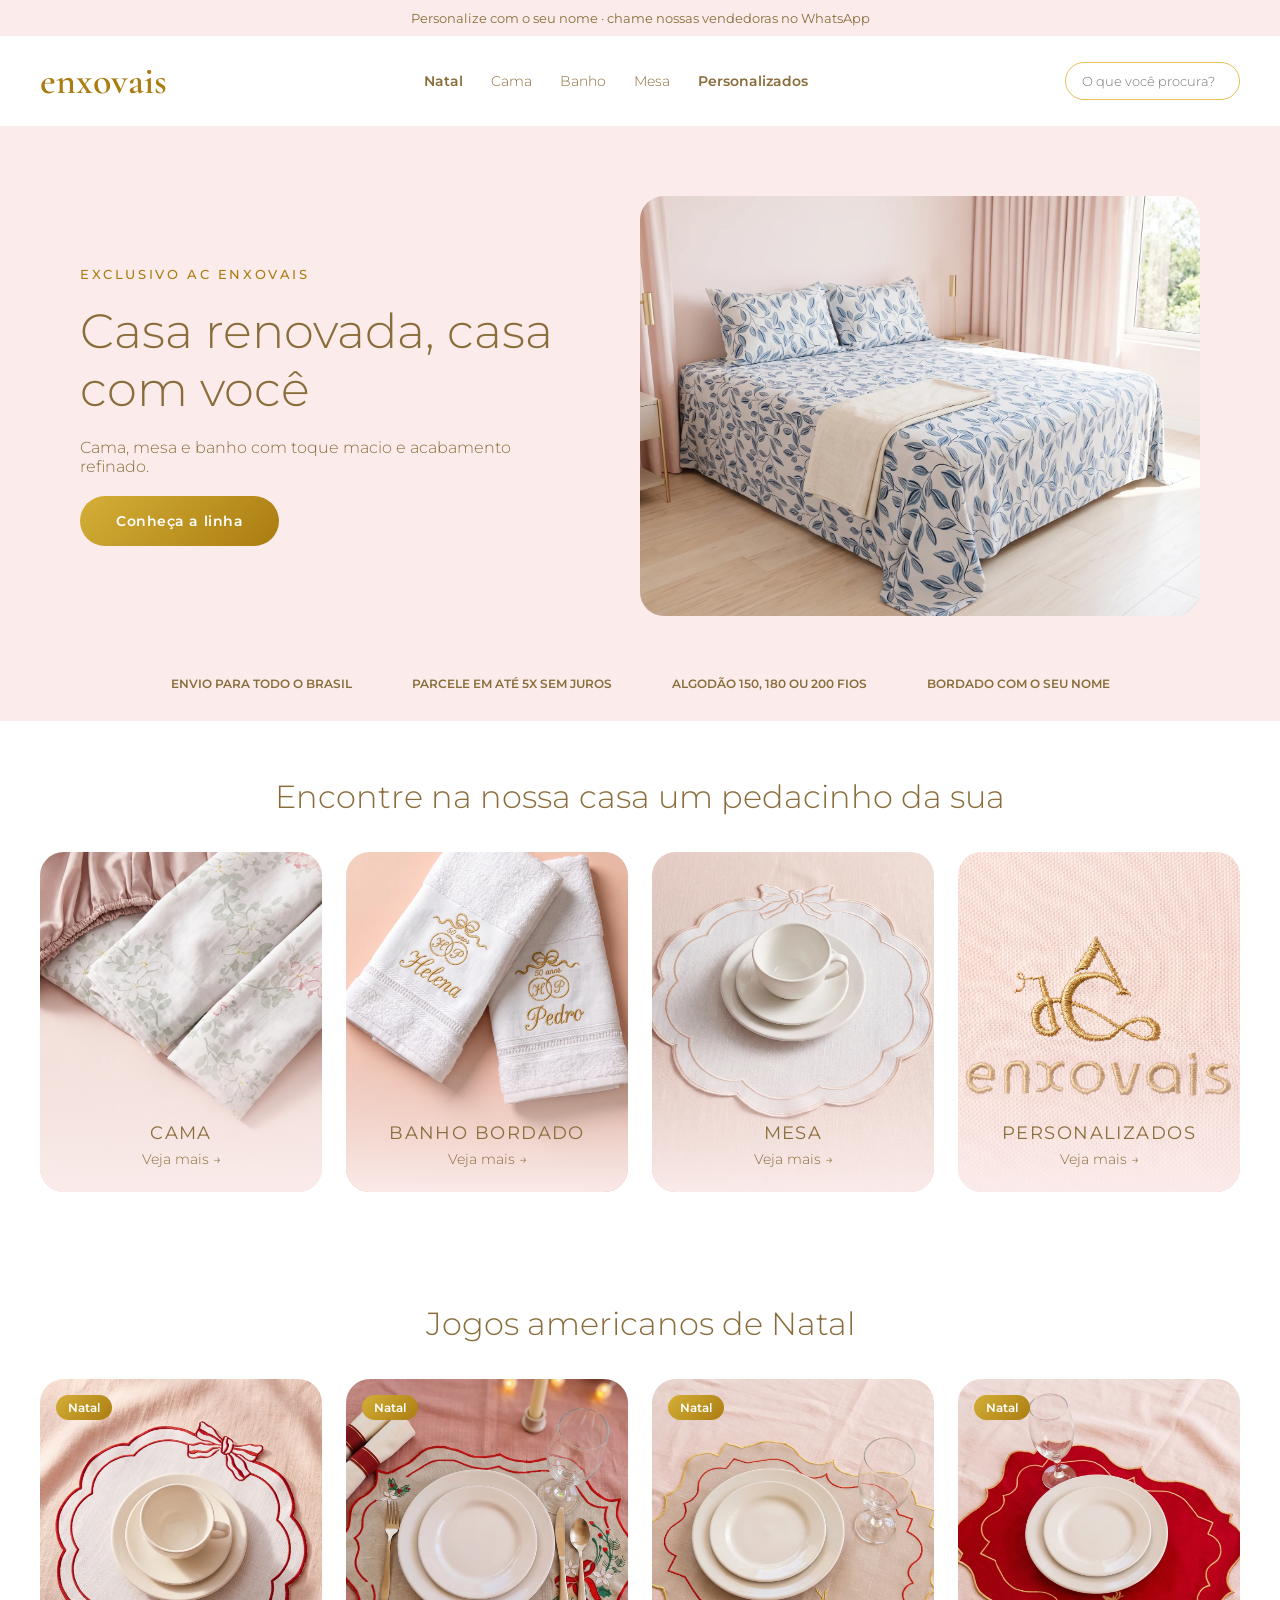
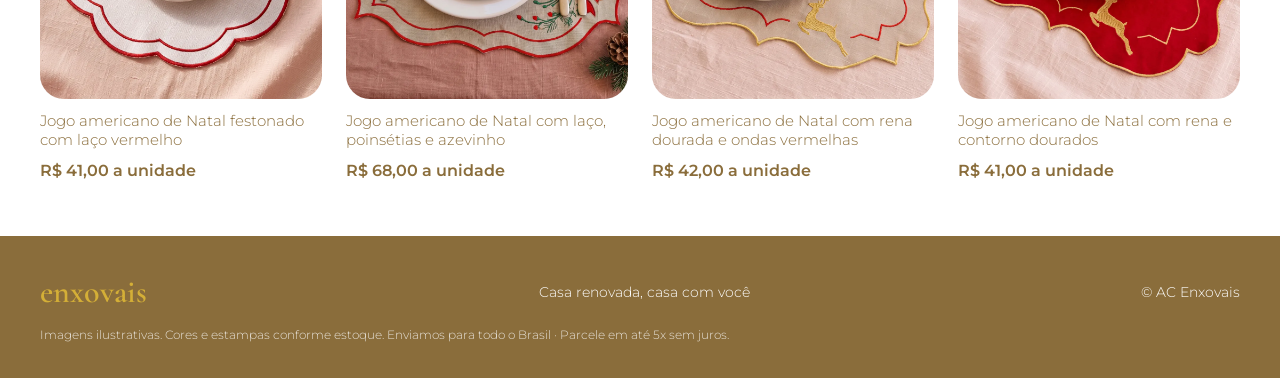
==== ACEnxovais/index.html @ 3179756c "Initial commit" ====
<!DOCTYPE html><html lang="pt-BR"><head><meta charset="utf-8"><meta name="viewport" content="width=device-width,initial-scale=1"><title>Casa renovada, casa com você | AC Enxovais</title><link rel="preconnect" href="https://fonts.googleapis.com"><link href="https://fonts.googleapis.com/css2?family=Cormorant+Garamond:wght@600&family=Montserrat:wght@300;400;500;600&display=swap" rel="stylesheet"><link rel="stylesheet" href="assets/css/styles.css"></head><body data-page="home"><div id="hdr"></div><main id="main"></main><div id="ftr"></div><script src="assets/js/produtos.js"></script><script src="assets/js/app.js"></script></body></html>
---- ACEnxovais/assets/css/styles.css ----
:root{--white:#fff;--text:#8a6d3b;--gold:#aa7c11;--gold-l:#d4af37;--gold-b:#e5c158;--blush:#fbeceb;--blush2:#f3d3ce;--grad:linear-gradient(135deg,#d4af37,#aa7c11);--r:24px}
*{box-sizing:border-box}body{margin:0;font:300 16px/normal Montserrat,sans-serif;color:var(--text);background:#fff}
a{color:inherit;text-decoration:none}img{display:block;max-width:100%}
.strip{background:var(--blush);text-align:center;padding:10px;font-size:13px;font-weight:400}
header{display:flex;align-items:center;justify-content:space-between;gap:20px;padding:22px 40px;flex-wrap:wrap}
.brand{font:600 38px 'Cormorant Garamond',serif;color:var(--gold)}
nav{display:flex;gap:28px;font-size:14px;flex-wrap:wrap}nav b{font-weight:600}
.search{width:175px;height:38px;border:1px solid var(--gold-b);border-radius:999px;padding:0 16px;font:300 13px Montserrat;color:var(--text);outline:0}
.hero{background:var(--blush);padding:70px 80px 30px;display:grid;grid-template-columns:1fr 560px;gap:60px;align-items:center}
.hero h1{font-weight:300;font-size:48px;margin:20px 0;max-width:560px}.hero p{max-width:480px;margin:0 0 20px}
.eyebrow{font:500 13px Montserrat;letter-spacing:.2em;color:var(--gold);text-transform:uppercase}
.hero img{width:560px;height:420px;object-fit:cover;border-radius:var(--r)}
.btn{display:inline-flex;padding:16px 36px;border-radius:999px;background:var(--grad);color:#fff;font:600 14px Montserrat;letter-spacing:.04em}
.benefits{background:var(--blush);display:flex;justify-content:center;gap:60px;padding:30px 20px;font:600 12px Montserrat;flex-wrap:wrap;text-align:center}
section{padding:56px 40px}h2{font-weight:300;font-size:32px;text-align:center;margin:0 0 36px}
.grid{display:grid;grid-template-columns:repeat(4,minmax(0,1fr));gap:24px}
.category-card{position:relative;min-height:340px;border-radius:var(--r);overflow:hidden;background:var(--blush);display:flex;flex-direction:column;align-items:center;justify-content:flex-end;gap:6px;padding:24px;text-align:center}
.category-card img{position:absolute;inset:0;width:100%;height:100%;object-fit:cover}
.category-card:after{content:"";position:absolute;inset:0;background:linear-gradient(to top,rgba(251,236,235,.96) 0,rgba(251,236,235,0) 48%)}
.category-card h3,.category-card span{position:relative;z-index:1;margin:0}.category-card h3{font:400 18px Montserrat;letter-spacing:.08em;text-transform:uppercase}.category-card span{font-size:14px}
.product-card{display:flex;flex-direction:column;gap:12px}
.product-media{position:relative;height:320px;border-radius:var(--r);overflow:hidden;background:var(--blush)}.product-media img{width:100%;height:100%;object-fit:cover}
.product-badge{position:absolute;top:16px;left:16px;padding:5px 12px;border-radius:999px;background:var(--grad);color:#fff;font:600 12px Montserrat}
.product-name{font-size:15px}.product-card strong{font-weight:600}
.prod{display:grid;grid-template-columns:minmax(0,1fr) minmax(0,1fr);gap:48px;padding:32px 40px}
.prod .main{width:100%;border-radius:var(--r);aspect-ratio:1;object-fit:cover}.thumbs{display:flex;gap:12px;margin-top:12px}.thumbs img{width:72px;height:72px;object-fit:cover;border-radius:12px;cursor:pointer;border:1px solid var(--gold-b)}
.info h1{font-weight:300;font-size:32px;margin:0 0 20px}.pre{white-space:pre-line;line-height:1.6}.info .precos{font-weight:600;margin-bottom:20px}.info .btn{margin:8px 0 20px}.ficha{font-size:13px;border-top:1px solid var(--gold-b);padding-top:16px;margin-top:20px}
.crumb{padding:0 40px;font-size:13px}.pager{display:flex;justify-content:space-between;padding:0 40px;font-size:14px}
footer{background:var(--text);color:#fff;padding:36px 40px;display:flex;justify-content:space-between;align-items:center;gap:16px;flex-wrap:wrap;font-size:14px}footer .brand{font-size:32px;color:var(--gold-l)}footer small{width:100%;opacity:.8;font-size:12px}
@media(max-width:900px){.hero,.prod{grid-template-columns:1fr;padding:32px 20px}.hero img{width:100%;height:auto;aspect-ratio:4/3}.grid{grid-template-columns:repeat(2,1fr)}header,section,footer{padding-left:20px;padding-right:20px}.hero h1{font-size:36px}}
@media(max-width:520px){.grid{grid-template-columns:1fr}}
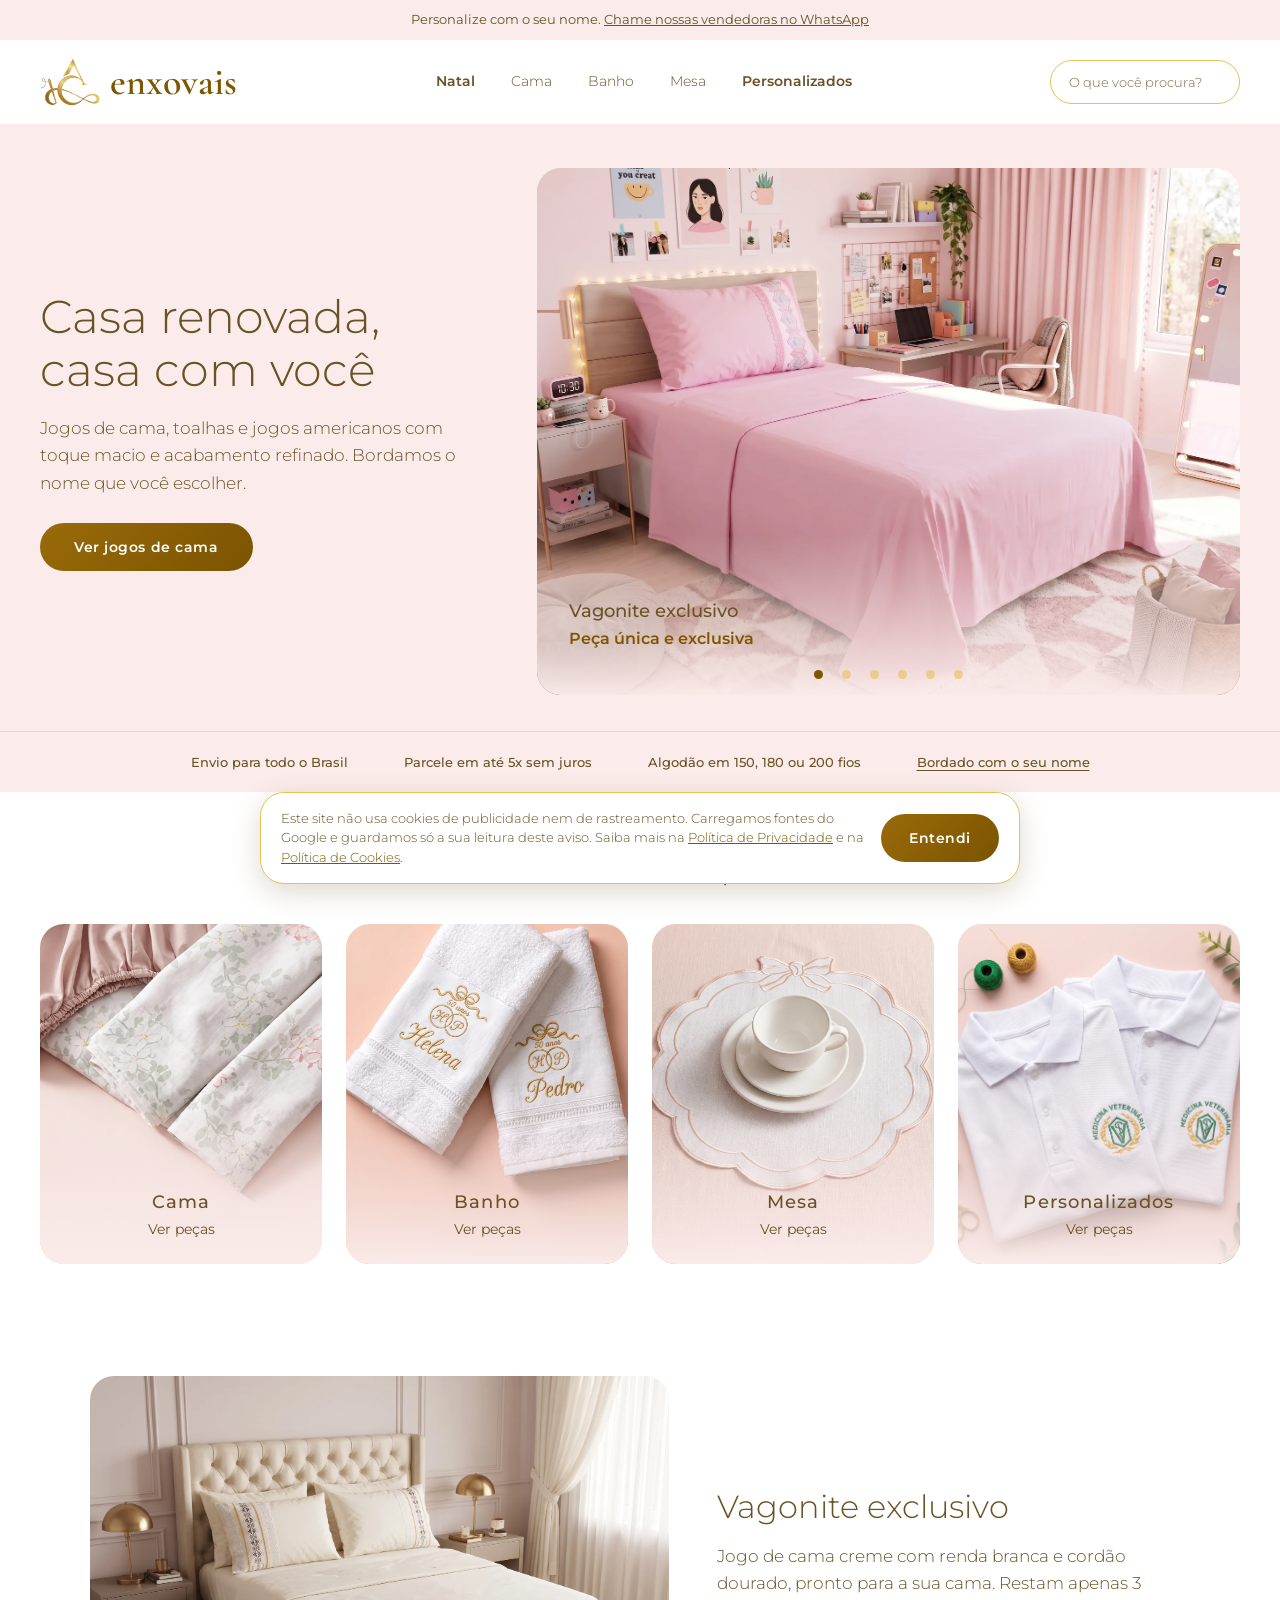
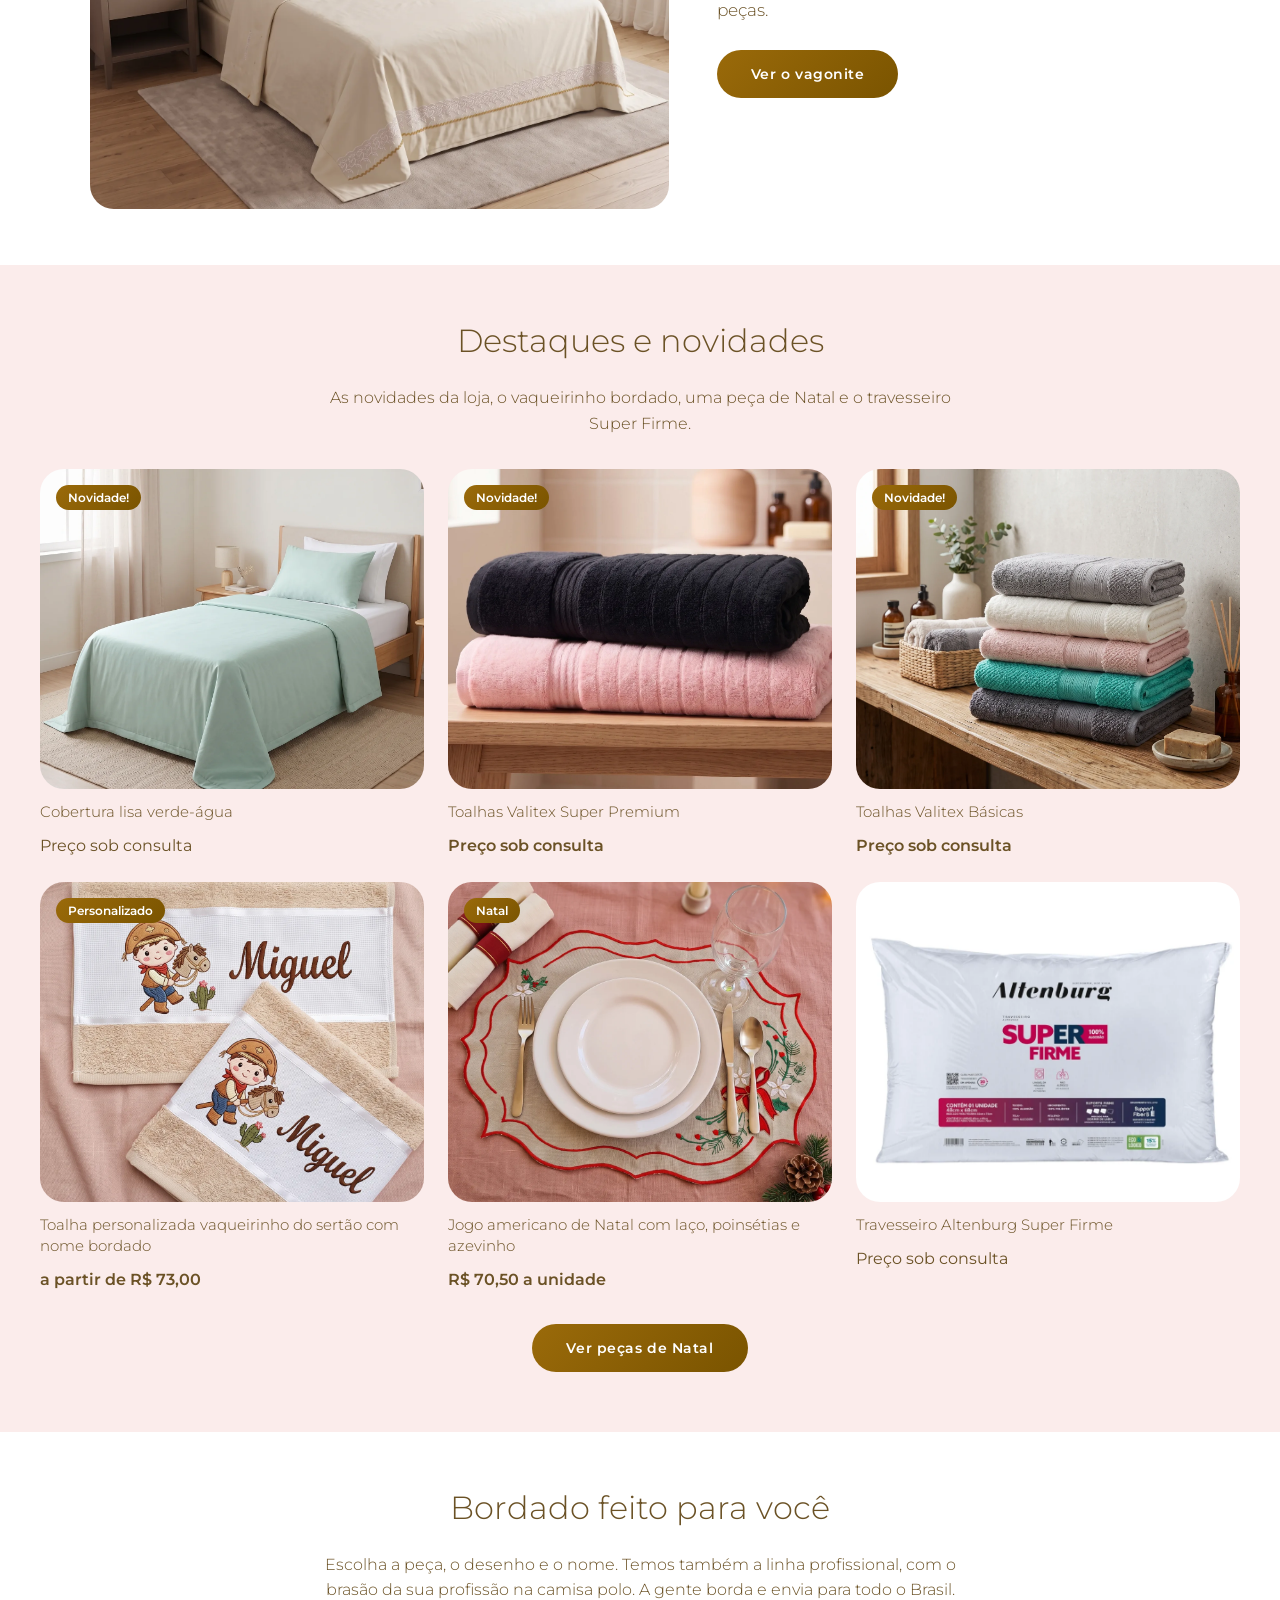
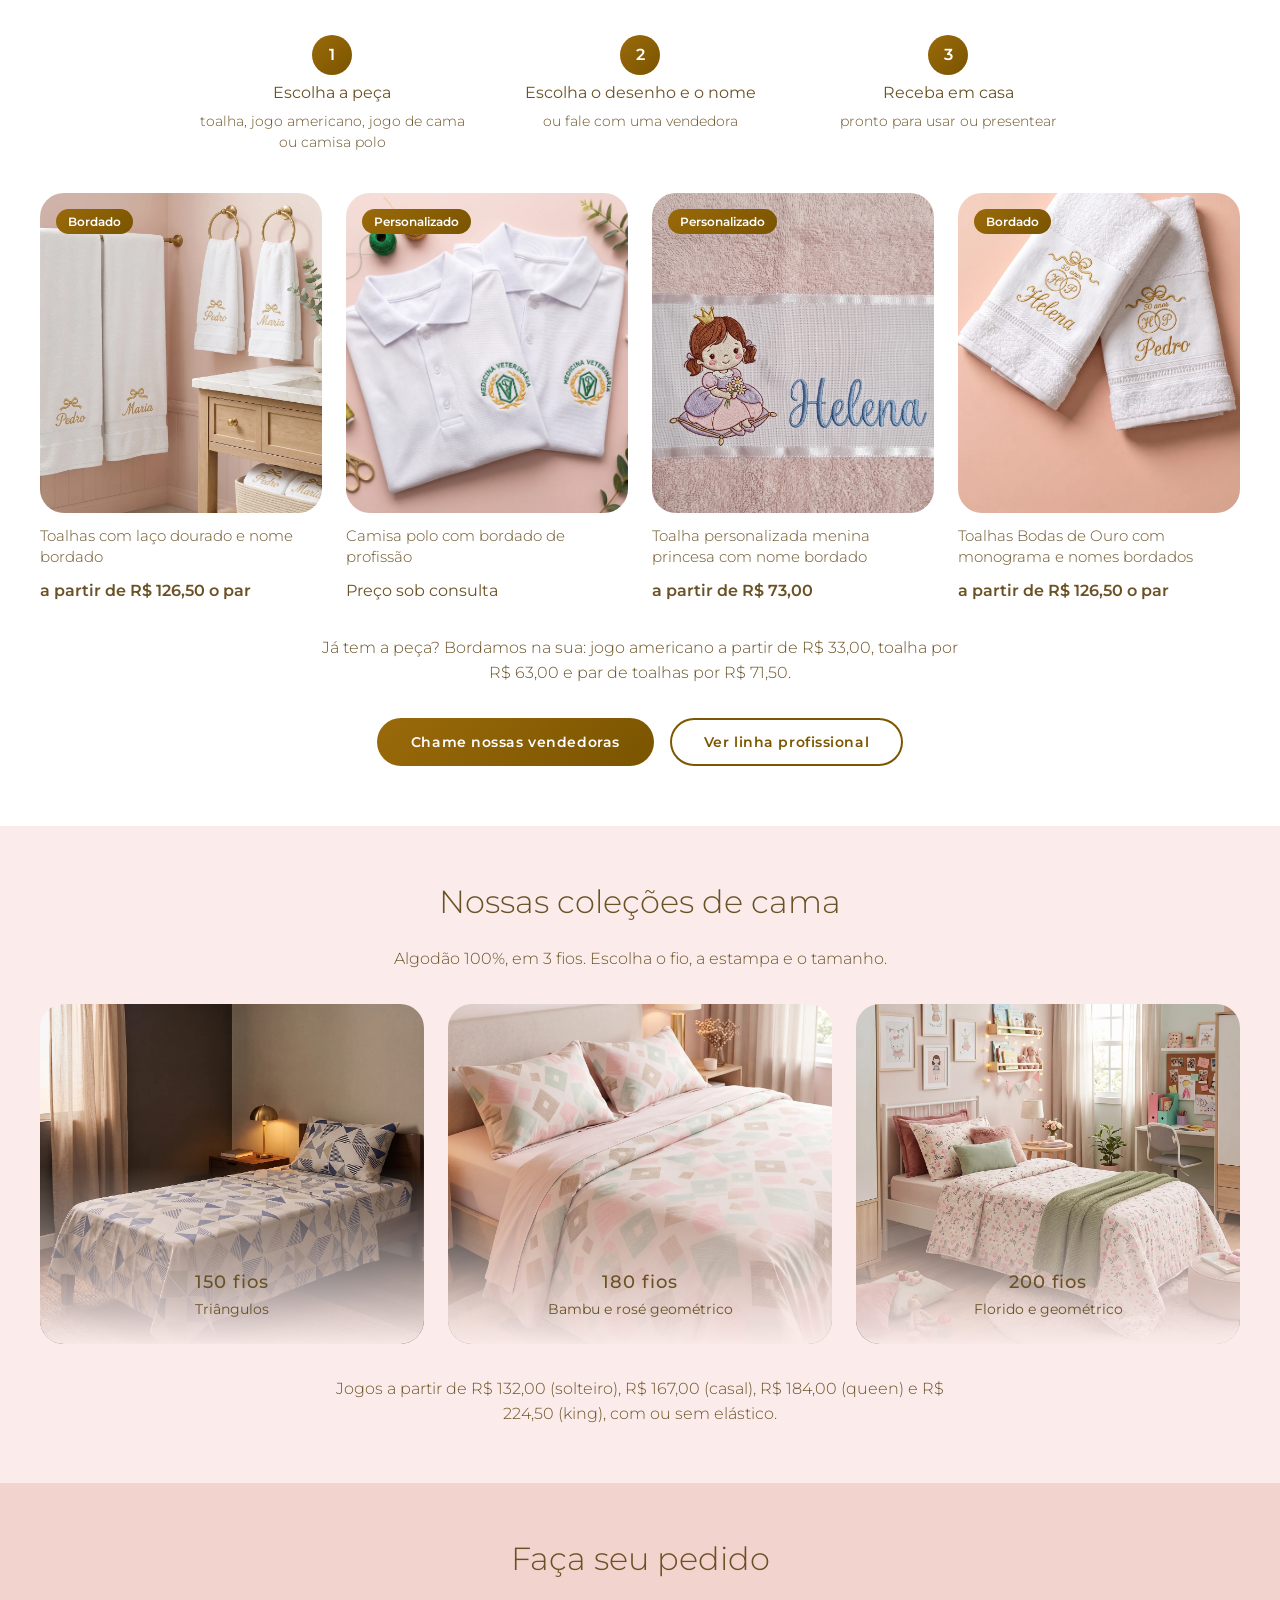
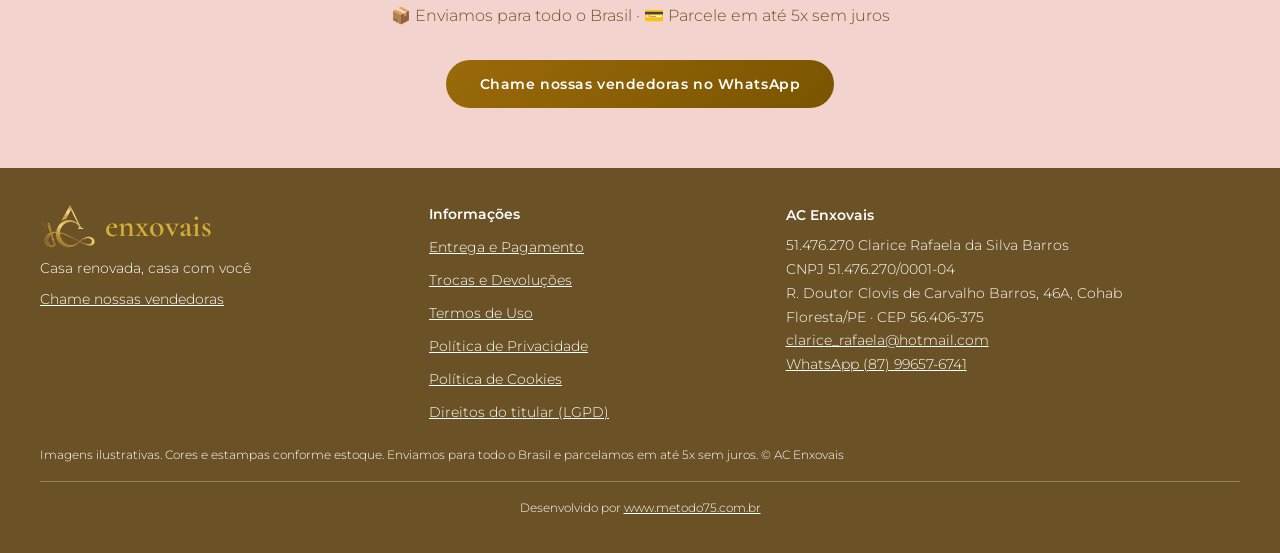
==== commit 83f282d2: "Publicacao da loja" ====
--- a/ACEnxovais/index.html
+++ b/ACEnxovais/index.html
@@ -1 +1 @@
-<!DOCTYPE html><html lang="pt-BR"><head><meta charset="utf-8"><meta name="viewport" content="width=device-width,initial-scale=1"><title>Casa renovada, casa com você | AC Enxovais</title><link rel="preconnect" href="https://fonts.googleapis.com"><link href="https://fonts.googleapis.com/css2?family=Cormorant+Garamond:wght@600&family=Montserrat:wght@300;400;500;600&display=swap" rel="stylesheet"><link rel="stylesheet" href="assets/css/styles.css"></head><body data-page="home"><div id="hdr"></div><main id="main"></main><div id="ftr"></div><script src="assets/js/produtos.js"></script><script src="assets/js/app.js"></script></body></html>+<!DOCTYPE html><html lang="pt-BR"><head><meta charset="utf-8"><meta name="viewport" content="width=device-width,initial-scale=1"><title>Casa renovada, casa com você | AC Enxovais</title><link rel="preconnect" href="https://fonts.googleapis.com"><link href="https://fonts.googleapis.com/css2?family=Cormorant+Garamond:wght@600&family=Montserrat:wght@300;400;500;600&display=swap" rel="stylesheet"><link rel="icon" type="image/png" href="assets/imagens/logo/favicon.png"><link rel="apple-touch-icon" href="assets/imagens/logo/apple-touch-icon.png"><link rel="stylesheet" href="assets/css/styles.css"></head><body data-page="home"><div id="hdr"></div><main id="main"></main><div id="ftr"></div><script src="assets/js/produtos.js"></script><script src="assets/js/app.js"></script></body></html>
--- a/ACEnxovais/assets/css/styles.css
+++ b/ACEnxovais/assets/css/styles.css
@@ -1,31 +1,183 @@
-:root{--white:#fff;--text:#8a6d3b;--gold:#aa7c11;--gold-l:#d4af37;--gold-b:#e5c158;--blush:#fbeceb;--blush2:#f3d3ce;--grad:linear-gradient(135deg,#d4af37,#aa7c11);--r:24px}
-*{box-sizing:border-box}body{margin:0;font:300 16px/normal Montserrat,sans-serif;color:var(--text);background:#fff}
+:root{--white:#fff;--text:#6b5226;--gold:#7d5700;--gold-l:#d4af37;--gold-b:#e5c158;--blush:#fbeceb;--blush2:#f3d3ce;--grad:linear-gradient(135deg,#9a6a0a,#7a5400);--r:24px}
+*{box-sizing:border-box}
+body{margin:0;font:300 16px/1.5 Montserrat,sans-serif;color:var(--text);background:#fff}
 a{color:inherit;text-decoration:none}img{display:block;max-width:100%}
-.strip{background:var(--blush);text-align:center;padding:10px;font-size:13px;font-weight:400}
-header{display:flex;align-items:center;justify-content:space-between;gap:20px;padding:22px 40px;flex-wrap:wrap}
-.brand{font:600 38px 'Cormorant Garamond',serif;color:var(--gold)}
-nav{display:flex;gap:28px;font-size:14px;flex-wrap:wrap}nav b{font-weight:600}
-.search{width:175px;height:38px;border:1px solid var(--gold-b);border-radius:999px;padding:0 16px;font:300 13px Montserrat;color:var(--text);outline:0}
-.hero{background:var(--blush);padding:70px 80px 30px;display:grid;grid-template-columns:1fr 560px;gap:60px;align-items:center}
-.hero h1{font-weight:300;font-size:48px;margin:20px 0;max-width:560px}.hero p{max-width:480px;margin:0 0 20px}
-.eyebrow{font:500 13px Montserrat;letter-spacing:.2em;color:var(--gold);text-transform:uppercase}
-.hero img{width:560px;height:420px;object-fit:cover;border-radius:var(--r)}
-.btn{display:inline-flex;padding:16px 36px;border-radius:999px;background:var(--grad);color:#fff;font:600 14px Montserrat;letter-spacing:.04em}
-.benefits{background:var(--blush);display:flex;justify-content:center;gap:60px;padding:30px 20px;font:600 12px Montserrat;flex-wrap:wrap;text-align:center}
-section{padding:56px 40px}h2{font-weight:300;font-size:32px;text-align:center;margin:0 0 36px}
+.strip{background:var(--blush);text-align:center;padding:10px 16px;font-size:13px;font-weight:400}
+.strip a{text-decoration:underline}
+
+/* cabeçalho */
+header{display:flex;align-items:center;justify-content:space-between;gap:20px;padding:18px 40px;flex-wrap:wrap}
+.brand{display:inline-flex;align-items:center;gap:10px;font:600 38px/1 'Cormorant Garamond',serif;color:var(--gold)}
+.brand img{height:48px;width:auto}
+header nav{display:flex;gap:12px;font-size:14px}
+header nav a{display:inline-flex;align-items:center;min-height:44px;padding:0 12px}
+header nav b{font-weight:600}
+.search{width:190px;height:44px;border:1px solid var(--gold-b);border-radius:999px;padding:0 18px;font:300 13px Montserrat;color:var(--text);outline:0}
+.search::placeholder{color:#7d6a45;opacity:1}
+.menu-btn{display:none;width:44px;height:44px;border:1px solid var(--gold-b);border-radius:50%;background:#fff;color:var(--gold);cursor:pointer;align-items:center;justify-content:center;padding:0}
+.menu-btn svg{width:20px;height:20px}
+
+/* hero */
+.hero{background:var(--blush);padding:44px 40px 36px;display:grid;grid-template-columns:minmax(0,.78fr) minmax(0,1.22fr);gap:48px;align-items:center}
+.hero h1{font-weight:300;font-size:46px;line-height:1.15;margin:0 0 18px;max-width:520px}
+.hero p{max-width:440px;margin:0 0 26px;font-size:17px;line-height:1.6}
+.btn{display:inline-flex;align-items:center;min-height:48px;padding:14px 34px;border-radius:999px;background:var(--grad);color:#fff;font:600 14px Montserrat;letter-spacing:.04em;text-align:center}
+.btn:hover{filter:brightness(1.08)}
+.slides{position:relative;width:100%;aspect-ratio:4/3;border-radius:var(--r);overflow:hidden;background:var(--blush2)}
+.slide{position:absolute;inset:0;opacity:0;transition:opacity .7s;pointer-events:none}
+.slide.on{opacity:1;pointer-events:auto}
+.slide img{width:100%;height:100%;object-fit:cover}
+.cap{position:absolute;left:0;right:0;bottom:0;padding:64px 32px 44px;background:linear-gradient(to top,rgba(251,236,235,.97),rgba(251,236,235,0));display:flex;flex-direction:column;gap:2px}
+.cap b{font-weight:500;font-size:18px}.cap i{font-style:normal;font-weight:600;color:var(--gold)}
+.dots{position:absolute;left:0;right:0;bottom:6px;display:flex;justify-content:center;gap:0;z-index:2}
+.dots button{position:relative;width:28px;height:28px;padding:0;border:0;background:none;cursor:pointer}
+.dots button:before{content:"";position:absolute;left:50%;top:50%;width:9px;height:9px;margin:-4.5px 0 0 -4.5px;border-radius:50%;background:var(--gold-b);opacity:.6}
+.dots button.on:before{opacity:1;background:var(--gold)}
+
+/* seções */
+.benefits{background:var(--blush);display:flex;justify-content:center;gap:12px 56px;padding:22px 20px;font:500 13px Montserrat;flex-wrap:wrap;text-align:center;border-top:1px solid #f3d3ce}
+.benefits a{text-decoration:underline;text-underline-offset:3px}
+section{padding:56px 40px}
+h2{font-weight:300;font-size:32px;line-height:1.25;text-align:center;margin:0 0 36px}
+.soft{background:var(--blush)}
+.lead{text-align:center;max-width:640px;margin:-12px auto 32px;line-height:1.6}
+.grid+.lead,.steps+.grid+.lead{margin:32px auto 0}
+.center{text-align:center;margin:28px 0 0}
+.closing{text-align:center;background:var(--blush2)}
+.closing .lead{margin:-12px auto 0}
 .grid{display:grid;grid-template-columns:repeat(4,minmax(0,1fr));gap:24px}
+.grid.three{grid-template-columns:repeat(3,minmax(0,1fr))}
+.steps+.grid{margin-top:0}
 .category-card{position:relative;min-height:340px;border-radius:var(--r);overflow:hidden;background:var(--blush);display:flex;flex-direction:column;align-items:center;justify-content:flex-end;gap:6px;padding:24px;text-align:center}
 .category-card img{position:absolute;inset:0;width:100%;height:100%;object-fit:cover}
-.category-card:after{content:"";position:absolute;inset:0;background:linear-gradient(to top,rgba(251,236,235,.96) 0,rgba(251,236,235,0) 48%)}
-.category-card h3,.category-card span{position:relative;z-index:1;margin:0}.category-card h3{font:400 18px Montserrat;letter-spacing:.08em;text-transform:uppercase}.category-card span{font-size:14px}
-.product-card{display:flex;flex-direction:column;gap:12px}
-.product-media{position:relative;height:320px;border-radius:var(--r);overflow:hidden;background:var(--blush)}.product-media img{width:100%;height:100%;object-fit:cover}
+.category-card:after{content:"";position:absolute;inset:0;background:linear-gradient(to top,rgba(251,236,235,.97) 0,rgba(251,236,235,0) 52%)}
+.category-card h3,.category-card span{position:relative;z-index:1;margin:0}
+.category-card h3{font:500 18px Montserrat;letter-spacing:.06em}
+.category-card span{font-size:14px;font-weight:400}
+.product-card{display:flex;flex-direction:column;gap:10px}
+.product-media{position:relative;height:320px;border-radius:var(--r);overflow:hidden;background:var(--blush)}
+.product-media img{width:100%;height:100%;object-fit:cover}
 .product-badge{position:absolute;top:16px;left:16px;padding:5px 12px;border-radius:999px;background:var(--grad);color:#fff;font:600 12px Montserrat}
-.product-name{font-size:15px}.product-card strong{font-weight:600}
+.product-name{font-size:15px;line-height:1.4;padding:2px 0}
+.product-card strong{font-weight:600}.product-card .ask{font-weight:400}
+.steps{display:grid;grid-template-columns:repeat(3,1fr);gap:24px;max-width:900px;margin:0 auto 40px}
+.steps div{text-align:center;display:flex;flex-direction:column;gap:6px;align-items:center;font-weight:400}
+.steps small{font-weight:300;font-size:14px}
+.steps b{width:40px;height:40px;border-radius:50%;background:var(--grad);color:#fff;display:flex;align-items:center;justify-content:center;font:600 16px Montserrat}
+
+/* produto */
 .prod{display:grid;grid-template-columns:minmax(0,1fr) minmax(0,1fr);gap:48px;padding:32px 40px}
-.prod .main{width:100%;border-radius:var(--r);aspect-ratio:1;object-fit:cover}.thumbs{display:flex;gap:12px;margin-top:12px}.thumbs img{width:72px;height:72px;object-fit:cover;border-radius:12px;cursor:pointer;border:1px solid var(--gold-b)}
-.info h1{font-weight:300;font-size:32px;margin:0 0 20px}.pre{white-space:pre-line;line-height:1.6}.info .precos{font-weight:600;margin-bottom:20px}.info .btn{margin:8px 0 20px}.ficha{font-size:13px;border-top:1px solid var(--gold-b);padding-top:16px;margin-top:20px}
-.crumb{padding:0 40px;font-size:13px}.pager{display:flex;justify-content:space-between;padding:0 40px;font-size:14px}
-footer{background:var(--text);color:#fff;padding:36px 40px;display:flex;justify-content:space-between;align-items:center;gap:16px;flex-wrap:wrap;font-size:14px}footer .brand{font-size:32px;color:var(--gold-l)}footer small{width:100%;opacity:.8;font-size:12px}
-@media(max-width:900px){.hero,.prod{grid-template-columns:1fr;padding:32px 20px}.hero img{width:100%;height:auto;aspect-ratio:4/3}.grid{grid-template-columns:repeat(2,1fr)}header,section,footer{padding-left:20px;padding-right:20px}.hero h1{font-size:36px}}
-@media(max-width:520px){.grid{grid-template-columns:1fr}}
+.prod .main{width:100%;height:auto;border-radius:var(--r)}
+.thumbs{display:flex;gap:12px;margin-top:12px}
+.thumbs img{width:72px;height:72px;object-fit:cover;border-radius:12px;cursor:pointer;border:1px solid var(--gold-b)}
+.info h1{font-weight:300;font-size:32px;line-height:1.25;margin:0 0 20px}
+.pre{white-space:pre-line;line-height:1.6}
+.info .precos{font-weight:600;margin-bottom:20px}
+.info .btn{margin:8px 0 20px}
+.ficha{font-size:14px;border-top:1px solid var(--gold-b);padding-top:16px;margin-top:20px}
+.crumb{padding:0 40px;font-size:13px}.crumb a{text-decoration:underline}
+.pager{display:flex;justify-content:space-between;gap:16px;padding:0 40px;font-size:14px}
+.pager a{max-width:45%;padding:10px 0}
+
+/* rodapé */
+footer{background:var(--text);color:#fff;padding:36px 40px;display:flex;justify-content:space-between;align-items:center;gap:16px;flex-wrap:wrap;font-size:14px}
+footer .brand{font-size:32px;color:var(--gold-l)}
+footer .brand img{height:44px}
+footer a{text-decoration:underline}
+footer small{width:100%;font-size:12px;line-height:1.6}
+
+a:focus-visible,button:focus-visible,input:focus-visible{outline:2px solid var(--gold);outline-offset:3px}
+footer a:focus-visible{outline-color:#fff}
+
+/* telas médias e celular */
+@media(max-width:1100px){.hero{grid-template-columns:minmax(0,.9fr) minmax(0,1.1fr);gap:32px;padding:36px 28px}.hero h1{font-size:38px}}
+@media(max-width:900px){
+ header{padding:12px 20px;gap:10px}
+ .brand{font-size:30px}
+ .brand img{height:40px}
+ .menu-btn{display:inline-flex;margin-left:auto}
+ header nav{display:none;order:3;width:100%;flex-direction:column;gap:0;border-top:1px solid var(--blush2);padding-top:6px}
+ header.open nav{display:flex}
+ header nav a{padding:0 4px;font-size:15px;border-bottom:1px solid var(--blush)}
+ .search{order:4;width:100%}
+ .hero{grid-template-columns:1fr;padding:28px 20px 32px;gap:24px}
+ .hero h1{font-size:34px;max-width:none}
+ .hero p{max-width:none}
+ section,footer{padding-left:20px;padding-right:20px}
+ .prod{grid-template-columns:1fr;padding:24px 20px;gap:28px}
+ .crumb,.pager{padding-left:20px;padding-right:20px}
+ .grid{grid-template-columns:repeat(2,minmax(0,1fr))}
+ .steps,.grid.three{grid-template-columns:1fr}
+ .benefits{gap:8px 28px}
+ .cap{padding:48px 20px 40px}
+}
+@media(max-width:520px){.grid{grid-template-columns:1fr}.product-media{height:300px}h2{font-size:28px}}
+@media(prefers-reduced-motion:reduce){.slide{transition:none}}
+
+/* coleções e destaque */
+.pills{display:flex;flex-wrap:wrap;justify-content:center;gap:10px;margin:0 auto}
+.pills a{display:inline-flex;align-items:center;min-height:44px;padding:0 20px;border:1px solid var(--gold-b);border-radius:999px;font-size:14px;font-weight:400;background:#fff}
+.pills a:hover{background:var(--blush)}
+.colecao{scroll-margin-top:8px}
+.colecao>.lead{margin-top:-20px}
+.feature{display:grid;grid-template-columns:minmax(0,1.1fr) minmax(0,.9fr);gap:48px;align-items:center;max-width:1180px;margin:0 auto}
+.feature-img{border-radius:var(--r);overflow:hidden;background:var(--blush)}
+.feature-img img{width:100%;aspect-ratio:4/3;object-fit:cover}
+.feature h2{text-align:left;margin-bottom:16px}
+.feature p{max-width:440px;margin:0 0 26px;font-size:17px;line-height:1.6}
+html{scroll-behavior:smooth}
+@media(prefers-reduced-motion:reduce){html{scroll-behavior:auto}}
+@media(max-width:900px){.feature{grid-template-columns:1fr;gap:24px}}
+.colecao .grid{display:flex;flex-wrap:wrap;justify-content:center}
+.colecao .product-card{width:calc(25% - 18px)}
+@media(max-width:900px){.colecao .product-card{width:calc(50% - 12px)}}
+@media(max-width:520px){.colecao .product-card{width:100%}}
+.grid.five{display:flex;flex-wrap:wrap;justify-content:center}
+.grid.five .product-card{width:calc(20% - 20px)}
+@media(max-width:1200px){.grid.five .product-card{width:calc(33.333% - 16px)}}
+@media(max-width:900px){.grid.five .product-card{width:calc(50% - 12px)}}
+@media(max-width:520px){.grid.five .product-card{width:100%}}
+
+.btn.ghost{background:transparent;color:var(--gold);box-shadow:inset 0 0 0 2px var(--gold)}
+.btn.ghost:hover{background:#fff;filter:none}
+.center .btn{margin:4px 6px}
+
+/* rodapé: links legais, dados da empresa e crédito */
+.ftr-grid{width:100%;display:grid;grid-template-columns:1.1fr 1fr 1.4fr;gap:32px;align-items:start}
+.ftr-brand{display:flex;flex-direction:column;align-items:flex-start;gap:10px}
+.ftr-links{display:flex;flex-direction:column}
+.ftr-links b,.ftr-co b{display:block;font-weight:600;margin-bottom:6px}
+.ftr-links a{display:inline-block;padding:6px 0;text-decoration:underline}
+.ftr-co{font-style:normal;line-height:1.7}
+footer .credit{border-top:1px solid rgba(255,255,255,.25);padding-top:16px;text-align:center}
+@media(max-width:900px){.ftr-grid{grid-template-columns:1fr;gap:24px}}
+
+/* páginas legais */
+.legal{max-width:820px;margin:0 auto;padding:16px 20px 64px}
+.legal h1{font-weight:300;font-size:36px;line-height:1.2;margin:0 0 8px}
+.legal .upd{font-size:13px;margin:0 0 28px}
+.legal h2{text-align:left;font-size:22px;font-weight:500;margin:36px 0 12px}
+.legal p,.legal li{line-height:1.7}
+.legal li{margin-bottom:6px}
+.legal ul,.legal ol{padding-left:22px}
+.legal a:not(.btn){color:var(--gold);text-decoration:underline;text-underline-offset:3px}
+.legal .box{background:var(--blush);border-radius:var(--r);padding:20px 24px;margin:20px 0}
+.legal .box p{margin:0 0 12px}.legal .box p:last-child{margin:0}
+.legal .tbl{overflow-x:auto;margin:16px 0}
+.legal table{border-collapse:collapse;width:100%;min-width:600px;font-size:14px}
+.legal th,.legal td{border:1px solid var(--blush2);padding:10px 12px;text-align:left;vertical-align:top;line-height:1.5}
+.legal th{background:var(--blush);font-weight:500}
+.legal code{font-size:13px;background:var(--blush);padding:1px 6px;border-radius:6px}
+.legal .btn{margin:4px 8px 4px 0}
+@media(max-width:520px){.legal h1{font-size:30px}.legal h2{font-size:20px}}
+
+/* aviso de privacidade */
+.cookie{position:fixed;left:16px;right:16px;bottom:16px;z-index:50;max-width:760px;margin:0 auto;background:#fff;border:1px solid var(--gold-b);border-radius:var(--r);box-shadow:0 8px 28px rgba(107,82,38,.22);padding:16px 20px;display:flex;align-items:center;gap:16px;font-size:13px;line-height:1.5}
+.cookie p{margin:0;flex:1}
+.cookie a{text-decoration:underline;color:var(--gold)}
+.cookie .btn{border:0;cursor:pointer;padding:12px 28px;flex:none}
+@media(max-width:600px){.cookie{flex-direction:column;align-items:stretch}.cookie .btn{justify-content:center}}
+.grid.six{display:flex;flex-wrap:wrap;justify-content:center}
+.grid.six .product-card{width:calc(33.333% - 16px)}
+@media(max-width:900px){.grid.six .product-card{width:calc(50% - 12px)}}
+@media(max-width:520px){.grid.six .product-card{width:100%}}
